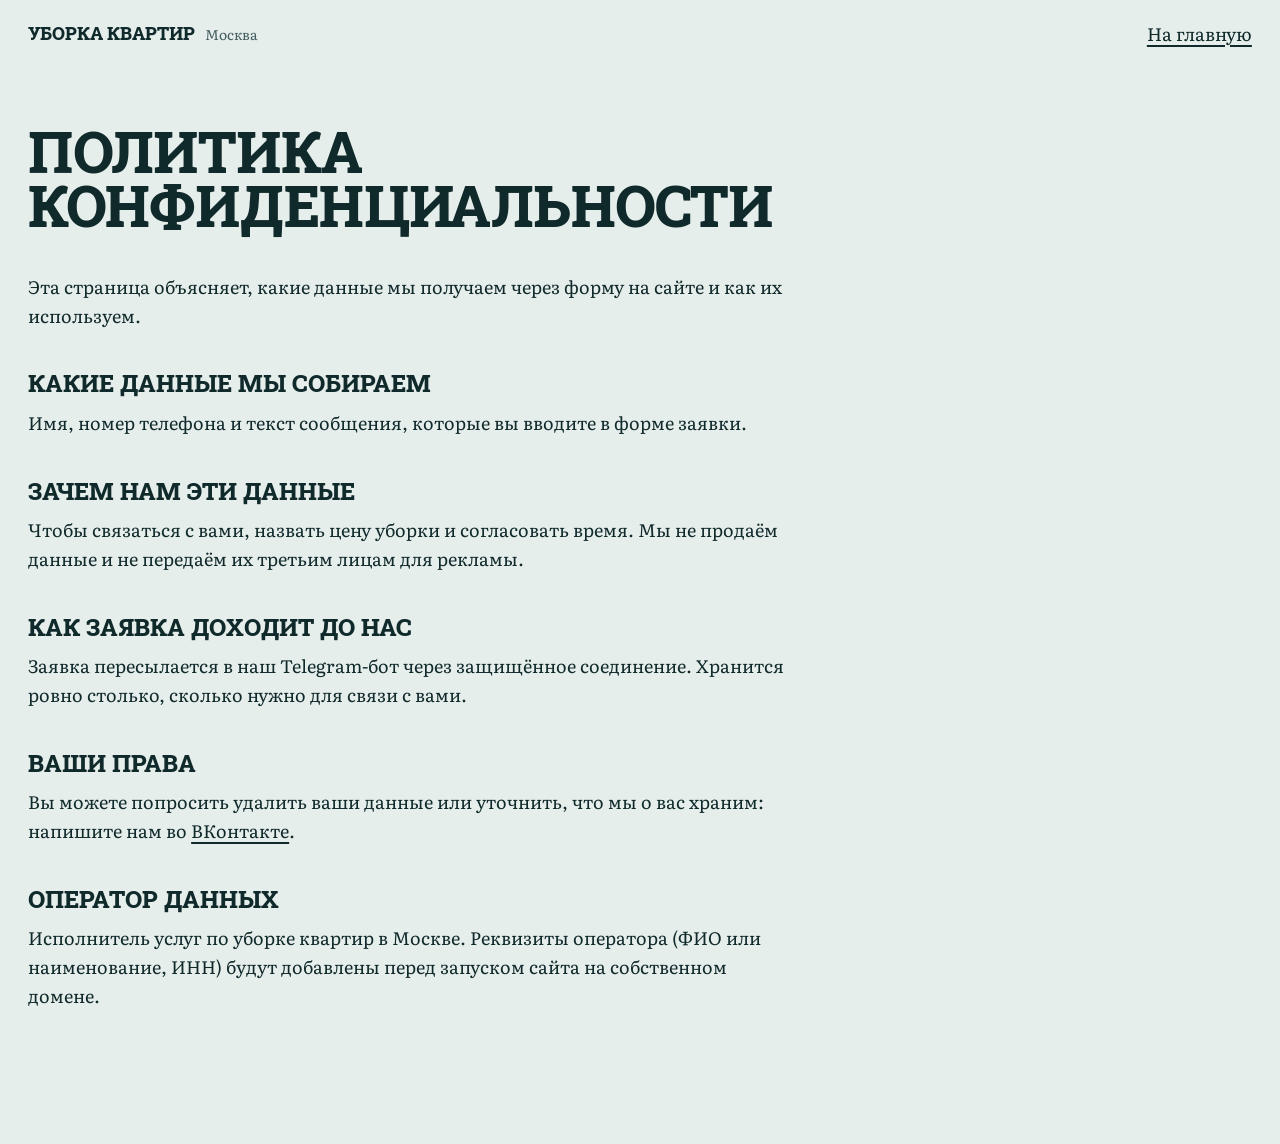
==== privacy.html @ 2ee20dbd "init: landing for uborka kvartir Moskva" ====
<!DOCTYPE html>
<html lang="ru">
<head>
<meta charset="UTF-8">
<meta name="viewport" content="width=device-width, initial-scale=1">
<title>Политика конфиденциальности. Уборка квартир, Москва</title>
<meta name="robots" content="noindex">
<link rel="preconnect" href="https://fonts.googleapis.com">
<link rel="preconnect" href="https://fonts.gstatic.com" crossorigin>
<link href="https://fonts.googleapis.com/css2?family=Roboto+Slab:wght@800&family=Literata:ital,wght@0,400;0,600;1,400&display=swap" rel="stylesheet">
<link rel="stylesheet" href="styles.css">
<style>
  .doc { max-width: 760px; padding-block: 56px 120px; }
  .doc h1 { font-size: var(--s-head); margin-bottom: 40px; }
  .doc h2 { font-family: var(--display); text-transform: uppercase; font-weight: 800; font-size: var(--s-lead); margin: 40px 0 12px; line-height: 1.1; }
  .doc p { margin-bottom: 14px; }
</style>
</head>
<body>
<header class="header"><div class="wrap header__inner">
  <a class="logo" href="index.html"><span class="logo__name">Уборка квартир</span><span class="logo__sfx">Москва</span></a>
  <a class="link" style="margin-left:auto" href="index.html">На главную</a>
</div></header>
<main class="wrap">
  <div class="doc">
    <h1 class="display">Политика конфиденциальности</h1>
    <p>Эта страница объясняет, какие данные мы получаем через форму на сайте и как их используем.</p>
    <h2>Какие данные мы собираем</h2>
    <p>Имя, номер телефона и текст сообщения, которые вы вводите в форме заявки.</p>
    <h2>Зачем нам эти данные</h2>
    <p>Чтобы связаться с вами, назвать цену уборки и согласовать время. Мы не продаём данные и не передаём их третьим лицам для рекламы.</p>
    <h2>Как заявка доходит до нас</h2>
    <p>Заявка пересылается в наш Telegram-бот через защищённое соединение. Хранится ровно столько, сколько нужно для связи с вами.</p>
    <h2>Ваши права</h2>
    <p>Вы можете попросить удалить ваши данные или уточнить, что мы о вас храним: напишите нам во <a class="link" href="https://vk.ru/club237381401">ВКонтакте</a>.</p>
    <h2>Оператор данных</h2>
    <p>Исполнитель услуг по уборке квартир в Москве. Реквизиты оператора (ФИО или наименование, ИНН) будут добавлены перед запуском сайта на собственном домене.</p>
  </div>
</main>
</body>
</html>
---- styles.css ----
/* Уборка квартир, Москва. Страница = акт приёмки: бумага на фоне, чек-лист, квитанция. */
:root {
  --ground: #e6eeeb;
  --field: #cfe0db;
  --paper: #ffffff;
  --ink: #10292b;
  --muted: #445d60;
  --accent: #f5c21a;
  --accent-ink: #10292b;

  --display: 'Roboto Slab', 'Rockwell', Georgia, serif;
  --text: 'Literata', Georgia, 'Times New Roman', serif;

  --s-small: 0.875rem;
  --s-body: clamp(1rem, 0.95rem + 0.22vw, 1.125rem);
  --s-lead: clamp(1.25rem, 1.1rem + 0.6vw, 1.5rem);
  --s-head: clamp(2rem, 1.1rem + 3.1vw, 3.75rem);
  --s-huge: clamp(2.5rem, 8.1vw, 9.5rem);

  --margin: clamp(16px, 2.2vw, 32px);
  --gap-section: clamp(88px, 11vw, 168px);
  --radius: 0;
  --zig: polygon(0 0,100% 0,100% 100%,95.833% calc(100% - 10px),91.667% 100%,87.5% calc(100% - 10px),83.333% 100%,79.167% calc(100% - 10px),75% 100%,70.833% calc(100% - 10px),66.667% 100%,62.5% calc(100% - 10px),58.333% 100%,54.167% calc(100% - 10px),50% 100%,45.833% calc(100% - 10px),41.667% 100%,37.5% calc(100% - 10px),33.333% 100%,29.167% calc(100% - 10px),25% 100%,20.833% calc(100% - 10px),16.667% 100%,12.5% calc(100% - 10px),8.333% 100%,4.167% calc(100% - 10px),0 100%);
  --stripe: url("data:image/svg+xml,%3Csvg xmlns='http://www.w3.org/2000/svg' width='56' height='56'%3E%3Crect width='28' height='56' fill='%23f5c21a'/%3E%3C/svg%3E");
  --ease: cubic-bezier(0.22, 1, 0.36, 1);
}

*, *::before, *::after { box-sizing: border-box; }
html { scroll-behavior: auto; -webkit-text-size-adjust: 100%; }
body {
  margin: 0;
  background: var(--ground);
  color: var(--ink);
  font-family: var(--text);
  font-size: var(--s-body);
  line-height: 1.6;
  font-variant-numeric: tabular-nums;
  -webkit-font-smoothing: antialiased;
  overflow-x: hidden;
}
img { display: block; max-width: 100%; height: auto; }
a { color: inherit; }
button, input, textarea { font: inherit; color: inherit; }
h1, h2, h3, p, ul, ol, dl, dd, figure { margin: 0; }
ul, ol { padding: 0; list-style: none; }
::selection { background: var(--accent); color: var(--ink); }
:focus-visible { outline: 3px solid var(--ink); outline-offset: 3px; }

.skip { position: absolute; left: var(--margin); top: -80px; background: var(--ink); color: var(--paper); padding: 12px 16px; z-index: 100; }
.skip:focus { top: 12px; }

.wrap { padding-inline: var(--margin); max-width: 1680px; margin-inline: auto; }
.display { font-family: var(--display); font-weight: 800; text-transform: uppercase; letter-spacing: -0.01em; line-height: 0.95; }
.head { font-size: var(--s-head); }
.lead { font-size: var(--s-lead); line-height: 1.45; }
.small { font-size: var(--s-small); }
.muted { color: var(--muted); }
.link { text-decoration: underline; text-decoration-thickness: 2px; text-underline-offset: 4px; }
.link:hover { text-decoration-color: var(--accent); }

/* Кнопка: плоская, квадратная, полоса из листа возвращается при наведении */
.btn {
  display: inline-flex; align-items: center; justify-content: center; gap: 10px;
  min-height: 56px; padding: 0 32px;
  background: var(--accent); color: var(--accent-ink);
  font-family: var(--display); font-weight: 800; text-transform: uppercase; letter-spacing: 0.01em;
  font-size: 1rem; line-height: 1;
  border: 0; border-radius: var(--radius); cursor: pointer; text-decoration: none;
  position: relative; overflow: hidden;
  transition: transform 0.25s var(--ease), background-color 0.25s var(--ease), color 0.25s var(--ease);
}
.btn::after {
  content: ''; position: absolute; left: 0; right: 0; bottom: 0; height: 8px;
  background-image: var(--stripe); background-size: 56px 8px;
  background-color: var(--ink);
  transform: translateY(100%); transition: transform 0.25s var(--ease);
}
.btn:hover::after, .btn:focus-visible::after { transform: translateY(0); }
.btn:active { transform: translateY(2px); }
.btn[disabled] { opacity: 0.6; cursor: default; }
.btn--ink { background: var(--ink); color: var(--paper); }
.btn--block { width: 100%; }

.stripe { height: 56px; background-image: var(--stripe); background-repeat: repeat-x; background-size: 56px 56px; background-color: var(--paper); }
.stripe--thin { height: 8px; background-size: 56px 8px; }

/* ===== Шапка ===== */
.header { position: sticky; top: 0; z-index: 50; background: var(--ground); }
.header__inner { display: flex; align-items: center; gap: 24px; min-width: 0; height: 68px; }
.logo { display: flex; align-items: baseline; gap: 10px; text-decoration: none; flex-shrink: 0; }
.logo__name { font-family: var(--display); font-weight: 800; text-transform: uppercase; font-size: 1.125rem; letter-spacing: 0; line-height: 1; }
.logo__sfx { font-size: var(--s-small); color: var(--muted); }
.nav { display: flex; gap: 28px; margin-left: auto; }
.nav a { white-space: nowrap; text-decoration: none; font-size: var(--s-small); font-weight: 600; padding: 8px 0; position: relative; }
.nav a::after { content: ''; position: absolute; left: 0; right: 0; bottom: 2px; height: 4px; background: var(--accent); transform: scaleX(0); transform-origin: left; transition: transform 0.25s var(--ease); }
.nav a:hover::after, .nav a:focus-visible::after { transform: scaleX(1); }
.header .btn { min-height: 44px; padding: 0 20px; font-size: 0.875rem; }
.burger { display: none; min-height: 44px; padding: 0 16px; background: transparent; border: 0; font-family: var(--display); font-weight: 800; text-transform: uppercase; font-size: 0.875rem; cursor: pointer; }
.menu { display: none; }

/* ===== Первый экран: карточка-лист рядом с комнатой ===== */
.hero { display: grid; grid-template-columns: 1fr 1fr; gap: 12px; padding: 0 12px 12px; align-items: start; }
.hero__card { background: var(--paper); display: flex; flex-direction: column; min-height: calc(100svh - 80px); }
.hero__body { flex: 1; display: flex; flex-direction: column; align-items: center; justify-content: center; text-align: center; padding: 56px clamp(24px, 4vw, 72px) 40px; gap: 24px; }

.hero h1 { font-size: var(--s-head); }
.hero__lead { max-width: 36ch; font-size: var(--s-body); }
.hero__links { display: flex; flex-wrap: wrap; justify-content: center; gap: 8px 28px; padding: 0 24px 28px; font-size: var(--s-small); font-weight: 600; }
.hero__links a { padding: 10px 0; }
.hero__room { position: sticky; top: 80px; height: calc(100svh - 92px); background: var(--field); overflow: hidden; }
.hero__room img { position: absolute; inset: 0; width: 100%; height: 100%; object-fit: cover; opacity: 0; transition: opacity 1.6s ease; }
.hero__room img.is-on { opacity: 1; }
.hero__room figcaption { position: absolute; left: 0; bottom: 0; background: var(--paper); padding: 8px 14px; font-size: var(--s-small); max-width: 80%; }

/* ===== Разделы ===== */
.section { padding-block: var(--gap-section); }
.section--field { background: var(--field); }
.grid12 { display: grid; grid-template-columns: repeat(12, minmax(0, 1fr)); column-gap: 24px; }

/* intro */
.intro { padding-block: clamp(72px, 9vw, 140px) clamp(72px, 9vw, 120px); }
.intro__top { align-items: end; row-gap: 24px; }
.intro__top h2 { grid-column: 1 / 8; font-size: var(--s-head); }
.intro__top p { grid-column: 9 / 13; }
.facts { display: flex; justify-content: space-between; gap: 32px 24px; margin-top: clamp(56px, 8vw, 120px); }
.fact { flex: 1 1 0; max-width: 420px; }
.fact__price { font-family: var(--display); font-weight: 800; font-size: var(--s-head); line-height: 1; letter-spacing: -0.01em; }
.fact__price small { font-size: var(--s-lead); font-weight: 800; margin-right: 6px; }
.fact__name { margin-top: 12px; font-family: var(--display); font-weight: 800; text-transform: uppercase; font-size: var(--s-lead); line-height: 1.1; }
.fact__note { margin-top: 8px; color: var(--muted); }

/* как проходит: маршрутный лист */
.how { align-items: start; row-gap: 40px; }
.how__text { grid-column: 1 / 6; position: sticky; top: 108px; }
.how__text h2 { font-size: var(--s-head); margin-bottom: 24px; }
.how__text p { max-width: 30ch; }
.slip { background: var(--paper); padding: 32px 32px 56px; clip-path: var(--zig); }
.how .slip { grid-column: 8 / 13; width: 100%; max-width: 520px; justify-self: end; }
.slip__title { text-align: center; font-family: var(--display); font-weight: 800; text-transform: uppercase; font-size: var(--s-lead); margin-bottom: 8px; }
.slip__group { margin-top: 28px; font-weight: 600; }
.row { display: flex; align-items: baseline; gap: 10px; margin-top: 12px; }
.row__dots { flex: 1; min-width: 16px; border-bottom: 4px dotted var(--muted); opacity: 0.45; transform: translateY(-4px); }
.row__val { white-space: nowrap; font-weight: 600; text-align: right; }
.row__what { max-width: 62%; }
.slip__result { display: flex; justify-content: space-between; align-items: center; gap: 16px; margin: 28px -32px 0; padding: 14px 32px; background: var(--ink); color: var(--paper); min-height: 52px; font-weight: 600; }

/* расчёт: квитанция */
.calc { align-items: start; row-gap: 40px; }
.calc__form { grid-column: 1 / 8; }
.calc__form h2 { font-size: var(--s-head); margin-bottom: 20px; }
.calc__form > p { max-width: 46ch; margin-bottom: 32px; }
fieldset { border: 0; margin: 0 0 28px; padding: 0; min-width: 0; }
legend { padding: 0; margin-bottom: 12px; font-family: var(--display); font-weight: 800; text-transform: uppercase; font-size: var(--s-small); letter-spacing: 0.02em; }
.opts { display: grid; gap: 8px; }
.opts--kinds { grid-template-columns: repeat(3, minmax(0, 1fr)); }
.opts--rooms { grid-template-columns: repeat(4, minmax(0, 1fr)); }
.opt { position: relative; }
.opt input { position: absolute; opacity: 0; inset: 0; width: 100%; height: 100%; margin: 0; cursor: pointer; }
.opt label { display: flex; flex-direction: column; justify-content: center; gap: 2px; min-height: 64px; padding: 12px 16px; background: var(--paper); cursor: pointer; transition: background-color 0.2s var(--ease), transform 0.2s var(--ease); }
.opt label span { font-size: var(--s-small); color: var(--muted); }
.opt label b { font-weight: 600; }
.opt input:checked + label { background: var(--ink); color: var(--paper); }
.opt input:checked + label span { color: #c9d9d6; }
.opt input:focus-visible + label { outline: 3px solid var(--accent); outline-offset: 3px; }
.opt:hover label { transform: translateY(-2px); }
.opts--extras { grid-template-columns: repeat(2, minmax(0, 1fr)); }
.opts--extras label { flex-direction: row; justify-content: space-between; align-items: center; gap: 12px; min-height: 56px; }
.opts--extras input:checked + label { background: var(--accent); color: var(--accent-ink); }
.opts--extras input:checked + label span { color: var(--ink); }
.opts--extras input:disabled + label { background: var(--field); color: var(--muted); cursor: default; }
.opts--extras input:disabled:checked + label { background: var(--accent); color: var(--accent-ink); opacity: 0.7; }
.calc__note { margin-top: 4px; max-width: 60ch; }
caption { max-width: 60ch; }
.calc .slip { grid-column: 9 / 13; position: sticky; top: 100px; }
.slip__rows { margin-top: 20px; min-height: 120px; }
.slip__bar { height: 4px; background: var(--ink); margin: 24px 0 16px; }
.slip__total { display: flex; justify-content: space-between; align-items: baseline; gap: 12px; }
.slip__total span { font-weight: 600; }
.slip__total output { font-family: var(--display); font-weight: 800; font-size: 2.75rem; line-height: 1; letter-spacing: -0.01em; }
.slip .btn { margin-top: 28px; }
.slip__fine { margin-top: 14px; color: var(--muted); font-size: var(--s-small); line-height: 1.45; }

/* что входит: акт */
.act__head { display: grid; grid-template-columns: repeat(12, minmax(0, 1fr)); column-gap: 24px; row-gap: 20px; margin-bottom: clamp(40px, 5vw, 72px); align-items: end; }
.act__head h2 { grid-column: 1 / 8; font-size: var(--s-head); }
.act__head p { grid-column: 9 / 13; }
.sheet { background: var(--paper); padding: clamp(16px, 3vw, 48px); overflow-x: auto; }
table { width: 100%; border-collapse: collapse; min-width: 640px; }
th, td { text-align: left; padding: 12px 8px; vertical-align: top; }
thead th { font-family: var(--display); font-weight: 800; text-transform: uppercase; font-size: var(--s-small); letter-spacing: 0.02em; padding-bottom: 20px; }
thead th:not(:first-child), td:not(:first-child) { text-align: center; width: 18%; }
tbody th.zone { background: var(--field); font-family: var(--display); font-weight: 800; text-transform: uppercase; font-size: var(--s-small); padding: 10px 12px; }
tbody tr:not(.zonerow) th[scope="row"] { font-weight: 400; }

.tick { display: inline-block; width: 22px; height: 22px; background: var(--accent); position: relative; vertical-align: middle; }
.tick::after { content: ''; position: absolute; left: 7px; top: 3px; width: 6px; height: 12px; border: solid var(--ink); border-width: 0 3px 3px 0; transform: rotate(40deg); }
.no { color: var(--muted); }

/* отзывы: печатная карточка */
.proof { background: var(--field); overflow: hidden; padding-block: clamp(72px, 9vw, 128px) 0; }
.proof__card { background: var(--paper); width: min(56%, 760px); margin: 0 auto -56px; padding: clamp(28px, 4vw, 56px); text-align: center; transform: rotate(-1.4deg); }
.proof__card h2 { font-family: var(--display); font-weight: 800; text-transform: uppercase; font-size: var(--s-lead); margin-bottom: 20px; }
.proof__card p { max-width: 44ch; margin-inline: auto; color: var(--muted); }
.proof__names { margin: 28px 0; font-size: var(--s-lead); line-height: 1.7; }
.proof__names a { white-space: nowrap; }
.proof__sep { margin-inline: 0.5em; color: var(--muted); }

/* вопросы рядом с высокой фотографией */
.faq { display: grid; grid-template-columns: repeat(12, minmax(0, 1fr)); column-gap: 24px; padding-block: 0; background: var(--ground); }
.faq__text { grid-column: 1 / 6; padding: var(--gap-section) 0 var(--gap-section) var(--margin); }
@media (max-width: 900px) { .faq__text { padding-right: var(--margin); } }
.faq__text h2 { font-size: var(--s-head); margin-bottom: 28px; }
.faq__facts { display: grid; gap: 6px; margin-bottom: 40px; }
.faq__facts b { font-weight: 600; }
details { margin-bottom: 28px; }
summary { list-style: none; cursor: pointer; display: flex; justify-content: space-between; align-items: center; gap: 16px; min-height: 44px; font-size: var(--s-lead); line-height: 1.25; font-weight: 600; }
summary::-webkit-details-marker { display: none; }
summary::after { content: ''; flex: none; width: 10px; height: 10px; border: solid var(--ink); border-width: 0 3px 3px 0; transform: rotate(45deg) translateY(-3px); transition: transform 0.25s var(--ease); }
details[open] summary::after { transform: rotate(-135deg) translateY(-3px); }
details p { margin-top: 10px; color: var(--muted); max-width: 52ch; }
.faq__actions { display: flex; flex-wrap: wrap; gap: 16px 28px; align-items: center; margin-top: 12px; }
.faq__photos { grid-column: 7 / 13; position: relative; padding-bottom: 80px; }
.faq__tall { aspect-ratio: 3 / 4; width: 100%; max-height: 900px; object-fit: cover; }
.faq__sq { position: absolute; left: -40px; bottom: 40px; width: 33%; aspect-ratio: 1; object-fit: cover; border: 12px solid var(--ground); }

/* контакты: визитная карточка на фотографии */
.contact { position: relative; min-height: 100svh; background: var(--ink); }
.contact > img { position: absolute; inset: 0; width: 100%; height: 100%; object-fit: cover; }
.contact__card { position: sticky; top: 90px; margin: 0 0 0 auto; width: min(420px, calc(100% - 32px)); background: var(--paper); padding: 32px; z-index: 2; }
.contact__wrap { position: relative; min-height: 100svh; padding-block: 60px 90px; display: flex; flex-direction: column; }
.contact__card h2 { font-family: var(--display); font-weight: 800; text-transform: uppercase; font-size: var(--s-lead); margin-bottom: 20px; }
.field { display: grid; gap: 6px; margin-bottom: 16px; }
.field label { font-size: var(--s-small); font-weight: 600; }
.field input, .field textarea { width: 100%; padding: 12px 14px; min-height: 52px; background: var(--ground); border: 0; border-radius: 0; }
.field textarea { min-height: 110px; resize: vertical; }
.field input:focus, .field textarea:focus { outline: 3px solid var(--accent); outline-offset: 0; }
.hp { position: absolute; left: -9999px; width: 2px; height: 2px; opacity: 0; }
.form__note { margin-top: 12px; font-size: var(--s-small); color: var(--muted); }
.contact__links { margin-top: 24px; display: grid; gap: 4px; font-size: var(--s-small); }
.contact__links li { display: flex; justify-content: space-between; gap: 12px; }
.contact__links span { color: var(--muted); }

/* подвал: оборот листа */
.footer { background: var(--paper); }
.footer__name { font-family: var(--display); font-weight: 800; text-transform: uppercase; font-size: var(--s-huge); line-height: 0.9; letter-spacing: -0.02em; padding: clamp(32px, 5vw, 64px) var(--margin) 0; white-space: nowrap; overflow: hidden; }
.footer__cols { display: grid; grid-template-columns: repeat(4, minmax(0, 1fr)); gap: 32px 24px; padding: clamp(28px, 4vw, 56px) var(--margin) 24px; }
.footer__cols li { padding: 4px 0; }
.footer__cols li:first-child { font-family: var(--display); font-weight: 800; text-transform: uppercase; font-size: var(--s-small); margin-bottom: 8px; color: var(--muted); }
.footer__cols a { text-decoration: none; }
.footer__cols a:hover { text-decoration: underline; text-decoration-color: var(--accent); text-decoration-thickness: 3px; }
.footer__credits { padding: 8px var(--margin) 32px; font-size: var(--s-small); color: var(--muted); max-width: 62ch; }
.footer__credits a { color: inherit; }

/* привычка: появление частей раздела; без скрипта всё видно */
.js .rise { opacity: 0; transform: translateY(24px); transition: opacity 0.7s var(--ease), transform 0.7s var(--ease); transition-delay: calc(var(--i, 0) * 80ms); }
.js .rise.is-in { opacity: 1; transform: none; }
.js .proof__card.rise { transform: translateY(40px) rotate(-1.4deg); }
.js .proof__card.rise.is-in { transform: rotate(-1.4deg); }

/* ===== Брейкпоинты ===== */
@media (max-width: 1180px) { .nav { gap: 18px; } }
@media (max-width: 1100px) {
  .nav, .header .btn { display: none; }
  .burger { display: inline-flex; align-items: center; margin-left: auto; }
  .menu { display: none; position: absolute; left: 0; right: 0; top: 68px; background: var(--ground); padding: 8px var(--margin) 20px; }
  .menu.is-open { display: grid; }
  .menu a { text-decoration: none; padding: 14px 0; font-size: var(--s-lead); font-weight: 600; }
  .menu .btn { display: inline-flex; margin-top: 12px; font-size: 1rem; }
}
@media (max-width: 900px) {
  .hero { grid-template-columns: 1fr; padding-inline: 12px; }
  .hero__room { order: -1; position: relative; top: 0; height: 48svh; min-height: 300px; }
  .hero__card { min-height: 0; margin-top: -24px; position: relative; z-index: 2; }
  .stripe { height: 40px; }
  .hero__body { padding: 40px 20px 28px; }
  .intro__top h2, .intro__top p { grid-column: 1 / -1; }
  .facts { flex-direction: column; }
  .how__text, .how .slip, .calc__form, .calc .slip, .act__head h2, .act__head p, .faq__text, .faq__photos { grid-column: 1 / -1; }
  .how__text, .calc .slip { position: static; }
  .calc .slip { width: 100%; max-width: 560px; justify-self: start; }
  .how .slip { width: 100%; max-width: 560px; justify-self: start; }
  .proof__card { width: 92%; padding: 28px; }
  .faq { padding: 0; }
  .faq__photos { order: -1; padding-bottom: 0; }
  .faq__tall { aspect-ratio: 4 / 5; }
  .faq__sq { width: 38%; left: auto; right: var(--margin); bottom: -32px; }
  .faq__text { padding-top: 72px; padding-bottom: 88px; }
  .contact__card { position: static; margin-inline: auto; }
  .contact { min-height: 0; background: var(--ground); }
  .contact > img { height: 60svh; }
  .contact__wrap { min-height: 0; padding-block: calc(60svh - 80px) 40px; }
  .opts--kinds { grid-template-columns: 1fr; }
  .opts--rooms { grid-template-columns: repeat(2, minmax(0, 1fr)); }
  .opts--extras { grid-template-columns: 1fr; }
  .footer__cols { grid-template-columns: 1fr 1fr; }
}
@media (max-width: 560px) {
  .logo__sfx { display: none; }
  .row__what { max-width: 58%; }
  .slip { padding-inline: 20px; }
  .slip__result { margin-inline: -20px; padding-inline: 20px; }
  .slip__total output { font-size: 2.25rem; }
  .contact__card { padding: 24px; }
}
@media (max-width: 380px) { .burger { padding: 0 8px; } }

@media (prefers-reduced-motion: reduce) {
  .js .rise { opacity: 1; transform: none; transition: none; }
  .js .proof__card.rise { transform: rotate(-1.4deg); }
  .hero__room img { transition: none; }
  .btn, .btn::after, .opt label, .nav a::after { transition: none; }
}

@media (max-width: 560px) {
  .sheet { padding: 12px; overflow-x: visible; }
  table { min-width: 0; }
  th, td { padding: 10px 4px; }
  thead th:not(:first-child) { writing-mode: vertical-rl; transform: rotate(180deg); text-align: left; height: 176px; width: 20%; padding: 4px 0; vertical-align: bottom; }
  thead th:first-child { vertical-align: bottom; }
  thead th:not(:first-child), td:not(:first-child) { width: 20%; }
  .no { font-size: var(--s-small); }
}
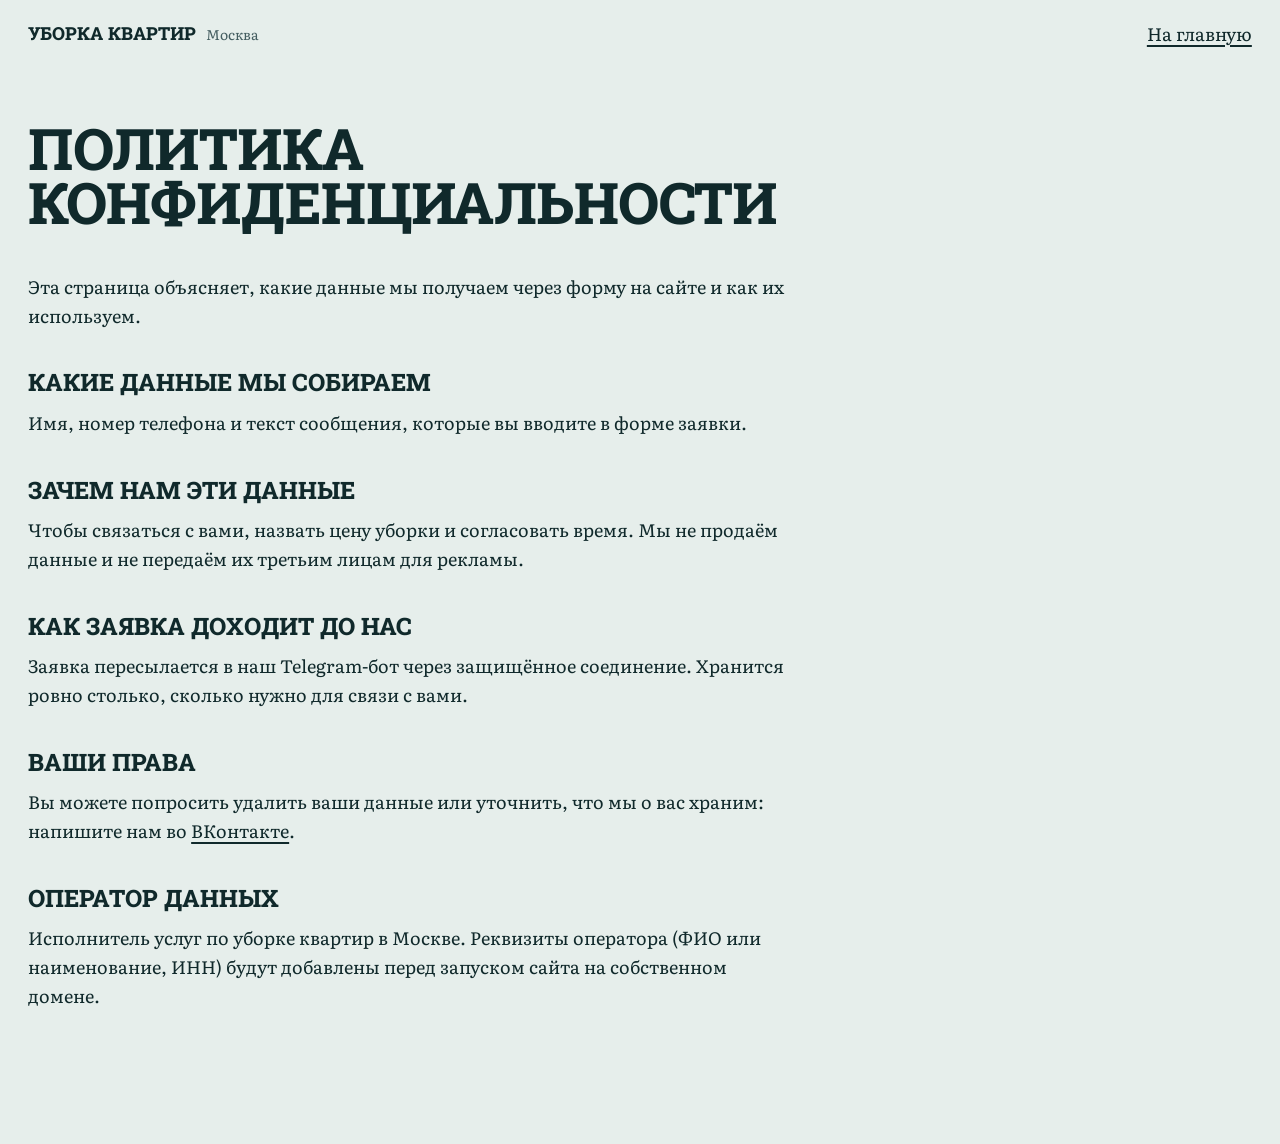
==== commit 0231309a: "perf: шрифты на своём хостинге, без Google Fonts" ====
--- a/privacy.html
+++ b/privacy.html
@@ -5,9 +5,6 @@
 <meta name="viewport" content="width=device-width, initial-scale=1">
 <title>Политика конфиденциальности. Уборка квартир, Москва</title>
 <meta name="robots" content="noindex">
-<link rel="preconnect" href="https://fonts.googleapis.com">
-<link rel="preconnect" href="https://fonts.gstatic.com" crossorigin>
-<link href="https://fonts.googleapis.com/css2?family=Roboto+Slab:wght@800&family=Literata:ital,wght@0,400;0,600;1,400&display=swap" rel="stylesheet">
 <link rel="stylesheet" href="styles.css">
 <style>
   .doc { max-width: 760px; padding-block: 56px 120px; }
--- a/styles.css
+++ b/styles.css
@@ -1,3 +1,9 @@
+@font-face{font-family:'Literata';font-style:normal;font-weight:400;font-display:swap;src:url(fonts/Literata-400-cyrillic.woff2) format('woff2');unicode-range:U+0301, U+0400-045F, U+0490-0491, U+04B0-04B1, U+2116}
+@font-face{font-family:'Literata';font-style:normal;font-weight:400;font-display:swap;src:url(fonts/Literata-400-latin.woff2) format('woff2');unicode-range:U+0000-00FF, U+0131, U+0152-0153, U+02BB-02BC, U+02C6, U+02DA, U+02DC, U+0304, U+0308, U+0329, U+2000-206F, U+20AC, U+2122, U+2191, U+2193, U+2212, U+2215, U+FEFF, U+FFFD}
+@font-face{font-family:'Literata';font-style:normal;font-weight:600;font-display:swap;src:url(fonts/Literata-600-cyrillic.woff2) format('woff2');unicode-range:U+0301, U+0400-045F, U+0490-0491, U+04B0-04B1, U+2116}
+@font-face{font-family:'Literata';font-style:normal;font-weight:600;font-display:swap;src:url(fonts/Literata-600-latin.woff2) format('woff2');unicode-range:U+0000-00FF, U+0131, U+0152-0153, U+02BB-02BC, U+02C6, U+02DA, U+02DC, U+0304, U+0308, U+0329, U+2000-206F, U+20AC, U+2122, U+2191, U+2193, U+2212, U+2215, U+FEFF, U+FFFD}
+@font-face{font-family:'Roboto Slab';font-style:normal;font-weight:800;font-display:swap;src:url(fonts/RobotoSlab-800-cyrillic.woff2) format('woff2');unicode-range:U+0301, U+0400-045F, U+0490-0491, U+04B0-04B1, U+2116}
+@font-face{font-family:'Roboto Slab';font-style:normal;font-weight:800;font-display:swap;src:url(fonts/RobotoSlab-800-latin.woff2) format('woff2');unicode-range:U+0000-00FF, U+0131, U+0152-0153, U+02BB-02BC, U+02C6, U+02DA, U+02DC, U+0304, U+0308, U+0329, U+2000-206F, U+20AC, U+2122, U+2191, U+2193, U+2212, U+2215, U+FEFF, U+FFFD}
 /* Уборка квартир, Москва. Страница = акт приёмки: бумага на фоне, чек-лист, квитанция. */
 :root {
   --ground: #e6eeeb;
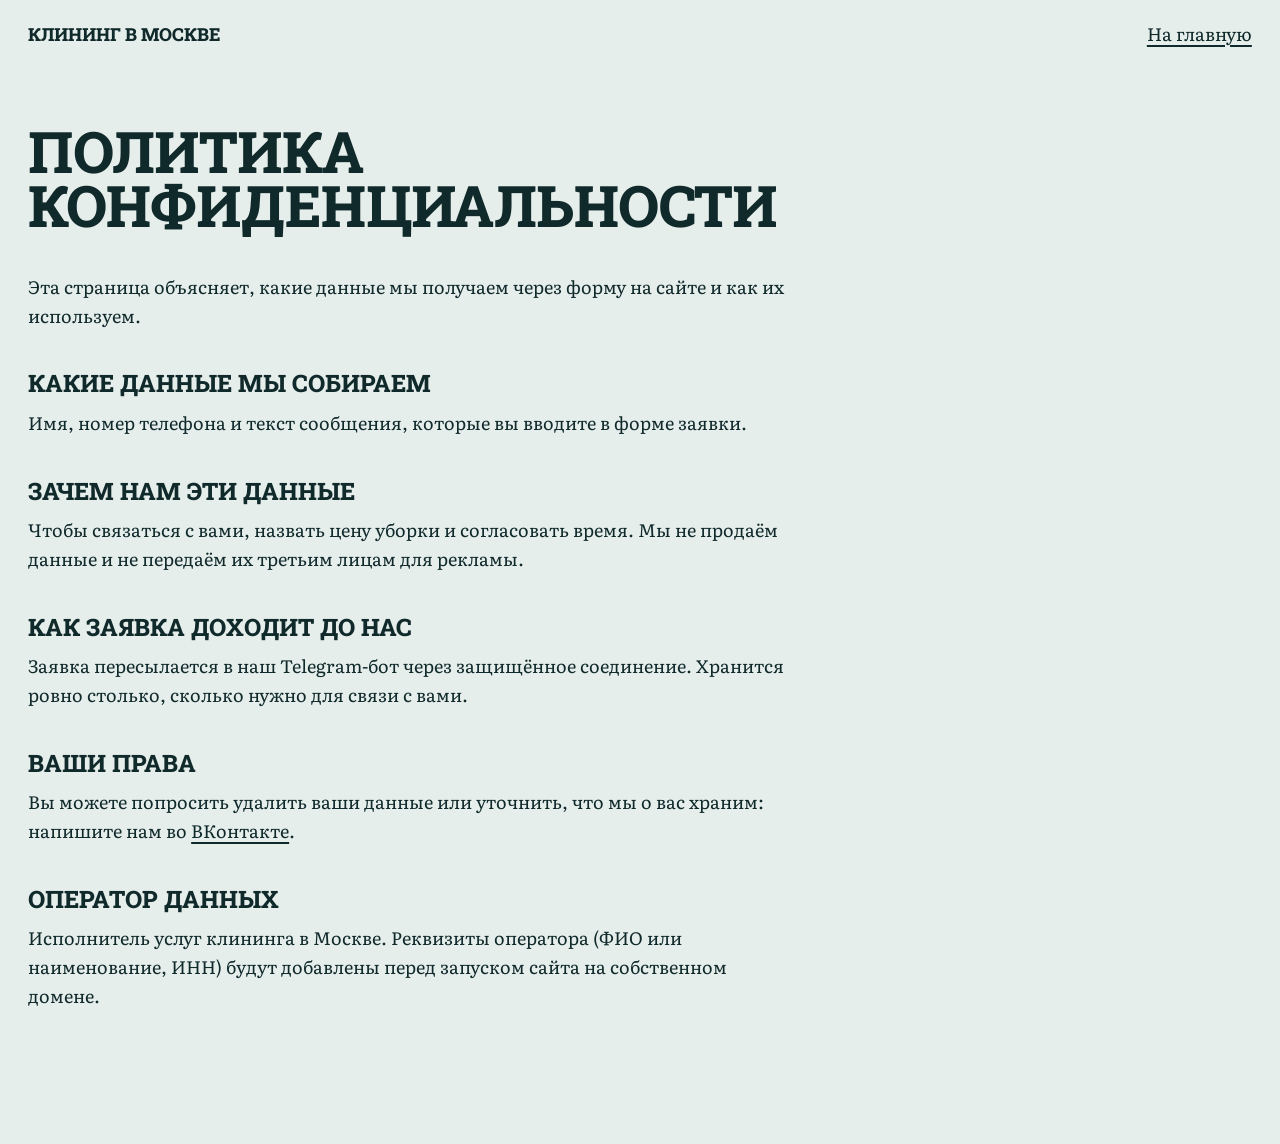
==== commit aa476995: "правки клиента: название, прайс по площади, допуслуги, реальные фото" ====
--- a/privacy.html
+++ b/privacy.html
@@ -3,7 +3,7 @@
 <head>
 <meta charset="UTF-8">
 <meta name="viewport" content="width=device-width, initial-scale=1">
-<title>Политика конфиденциальности. Уборка квартир, Москва</title>
+<title>Политика конфиденциальности. Клининг в Москве</title>
 <meta name="robots" content="noindex">
 <link rel="stylesheet" href="styles.css">
 <style>
@@ -15,7 +15,7 @@
 </head>
 <body>
 <header class="header"><div class="wrap header__inner">
-  <a class="logo" href="index.html"><span class="logo__name">Уборка квартир</span><span class="logo__sfx">Москва</span></a>
+  <a class="logo" href="index.html"><span class="logo__name">Клининг в Москве</span></a>
   <a class="link" style="margin-left:auto" href="index.html">На главную</a>
 </div></header>
 <main class="wrap">
@@ -31,7 +31,7 @@
     <h2>Ваши права</h2>
     <p>Вы можете попросить удалить ваши данные или уточнить, что мы о вас храним: напишите нам во <a class="link" href="https://vk.ru/club237381401">ВКонтакте</a>.</p>
     <h2>Оператор данных</h2>
-    <p>Исполнитель услуг по уборке квартир в Москве. Реквизиты оператора (ФИО или наименование, ИНН) будут добавлены перед запуском сайта на собственном домене.</p>
+    <p>Исполнитель услуг клининга в Москве. Реквизиты оператора (ФИО или наименование, ИНН) будут добавлены перед запуском сайта на собственном домене.</p>
   </div>
 </main>
 </body>
--- a/styles.css
+++ b/styles.css
@@ -21,7 +21,7 @@
   --s-body: clamp(1rem, 0.95rem + 0.22vw, 1.125rem);
   --s-lead: clamp(1.25rem, 1.1rem + 0.6vw, 1.5rem);
   --s-head: clamp(2rem, 1.1rem + 3.1vw, 3.75rem);
-  --s-huge: clamp(2.5rem, 8.1vw, 9.5rem);
+  --s-huge: clamp(2.25rem, 7vw, 9rem);
 
   --margin: clamp(16px, 2.2vw, 32px);
   --gap-section: clamp(88px, 11vw, 168px);
@@ -106,17 +106,17 @@
 
 /* ===== Первый экран: карточка-лист рядом с комнатой ===== */
 .hero { display: grid; grid-template-columns: 1fr 1fr; gap: 12px; padding: 0 12px 12px; align-items: start; }
-.hero__card { background: var(--paper); display: flex; flex-direction: column; min-height: calc(100svh - 80px); }
+.hero__card { background: var(--paper); display: flex; flex-direction: column; min-height: calc(100vh - 80px); min-height: calc(100svh - 80px); }
 .hero__body { flex: 1; display: flex; flex-direction: column; align-items: center; justify-content: center; text-align: center; padding: 56px clamp(24px, 4vw, 72px) 40px; gap: 24px; }
 
 .hero h1 { font-size: var(--s-head); }
 .hero__lead { max-width: 36ch; font-size: var(--s-body); }
 .hero__links { display: flex; flex-wrap: wrap; justify-content: center; gap: 8px 28px; padding: 0 24px 28px; font-size: var(--s-small); font-weight: 600; }
 .hero__links a { padding: 10px 0; }
-.hero__room { position: sticky; top: 80px; height: calc(100svh - 92px); background: var(--field); overflow: hidden; }
-.hero__room img { position: absolute; inset: 0; width: 100%; height: 100%; object-fit: cover; opacity: 0; transition: opacity 1.6s ease; }
+.hero__room { position: sticky; top: 80px; height: calc(100vh - 92px); height: calc(100svh - 92px); min-height: 360px; background: var(--field); overflow: hidden; margin: 0; }
+.hero__room img { position: absolute; top: 0; right: 0; bottom: 0; left: 0; width: 100%; height: 100%; object-fit: contain; opacity: 0; transition: opacity 1.6s ease; }
 .hero__room img.is-on { opacity: 1; }
-.hero__room figcaption { position: absolute; left: 0; bottom: 0; background: var(--paper); padding: 8px 14px; font-size: var(--s-small); max-width: 80%; }
+.hero__fine { max-width: 36ch; }
 
 /* ===== Разделы ===== */
 .section { padding-block: var(--gap-section); }
@@ -141,7 +141,7 @@
 .how__text h2 { font-size: var(--s-head); margin-bottom: 24px; }
 .how__text p { max-width: 30ch; }
 .slip { background: var(--paper); padding: 32px 32px 56px; clip-path: var(--zig); }
-.how .slip { grid-column: 8 / 13; width: 100%; max-width: 520px; justify-self: end; }
+.how .slip { grid-column: 7 / 13; width: 100%; max-width: 560px; justify-self: end; }
 .slip__title { text-align: center; font-family: var(--display); font-weight: 800; text-transform: uppercase; font-size: var(--s-lead); margin-bottom: 8px; }
 .slip__group { margin-top: 28px; font-weight: 600; }
 .row { display: flex; align-items: baseline; gap: 10px; margin-top: 12px; }
@@ -161,7 +161,7 @@
 .opts--kinds { grid-template-columns: repeat(3, minmax(0, 1fr)); }
 .opts--rooms { grid-template-columns: repeat(4, minmax(0, 1fr)); }
 .opt { position: relative; }
-.opt input { position: absolute; opacity: 0; inset: 0; width: 100%; height: 100%; margin: 0; cursor: pointer; }
+.opt input[type="radio"], .opt input[type="checkbox"] { position: absolute; opacity: 0; top: 0; left: 0; width: 100%; height: 100%; margin: 0; cursor: pointer; }
 .opt label { display: flex; flex-direction: column; justify-content: center; gap: 2px; min-height: 64px; padding: 12px 16px; background: var(--paper); cursor: pointer; transition: background-color 0.2s var(--ease), transform 0.2s var(--ease); }
 .opt label span { font-size: var(--s-small); color: var(--muted); }
 .opt label b { font-weight: 600; }
@@ -226,15 +226,14 @@
 details p { margin-top: 10px; color: var(--muted); max-width: 52ch; }
 .faq__actions { display: flex; flex-wrap: wrap; gap: 16px 28px; align-items: center; margin-top: 12px; }
 .faq__photos { grid-column: 7 / 13; position: relative; padding-bottom: 80px; }
-.faq__tall { aspect-ratio: 3 / 4; width: 100%; max-height: 900px; object-fit: cover; }
-.faq__sq { position: absolute; left: -40px; bottom: 40px; width: 33%; aspect-ratio: 1; object-fit: cover; border: 12px solid var(--ground); }
-
-/* контакты: визитная карточка на фотографии */
-.contact { position: relative; min-height: 100svh; background: var(--ink); }
-.contact > img { position: absolute; inset: 0; width: 100%; height: 100%; object-fit: cover; }
-.contact__card { position: sticky; top: 90px; margin: 0 0 0 auto; width: min(420px, calc(100% - 32px)); background: var(--paper); padding: 32px; z-index: 2; }
-.contact__wrap { position: relative; min-height: 100svh; padding-block: 60px 90px; display: flex; flex-direction: column; }
-.contact__card h2 { font-family: var(--display); font-weight: 800; text-transform: uppercase; font-size: var(--s-lead); margin-bottom: 20px; }
+.faq__tall { width: 100%; height: auto; display: block; }
+
+/* контакты */
+.contact__grid { align-items: start; row-gap: 40px; }
+.contact__text { grid-column: 1 / 7; }
+.contact__text h2 { font-size: var(--s-head); margin-bottom: 20px; }
+.contact__text > p { max-width: 46ch; margin-bottom: 32px; }
+.contact__card { grid-column: 8 / 13; background: var(--paper); padding: 32px; }
 .field { display: grid; gap: 6px; margin-bottom: 16px; }
 .field label { font-size: var(--s-small); font-weight: 600; }
 .field input, .field textarea { width: 100%; padding: 12px 14px; min-height: 52px; background: var(--ground); border: 0; border-radius: 0; }
@@ -242,7 +241,7 @@
 .field input:focus, .field textarea:focus { outline: 3px solid var(--accent); outline-offset: 0; }
 .hp { position: absolute; left: -9999px; width: 2px; height: 2px; opacity: 0; }
 .form__note { margin-top: 12px; font-size: var(--s-small); color: var(--muted); }
-.contact__links { margin-top: 24px; display: grid; gap: 4px; font-size: var(--s-small); }
+.contact__links { display: grid; gap: 8px; max-width: 420px; }
 .contact__links li { display: flex; justify-content: space-between; gap: 12px; }
 .contact__links span { color: var(--muted); }
 
@@ -257,11 +256,15 @@
 .footer__credits { padding: 8px var(--margin) 32px; font-size: var(--s-small); color: var(--muted); max-width: 62ch; }
 .footer__credits a { color: inherit; }
 
-/* привычка: появление частей раздела; без скрипта всё видно */
-.js .rise { opacity: 0; transform: translateY(24px); transition: opacity 0.7s var(--ease), transform 0.7s var(--ease); transition-delay: calc(var(--i, 0) * 80ms); }
-.js .rise.is-in { opacity: 1; transform: none; }
-.js .proof__card.rise { transform: translateY(40px) rotate(-1.4deg); }
-.js .proof__card.rise.is-in { transform: rotate(-1.4deg); }
+/* появление частей раздела: контент виден всегда, движение только как надбавка */
+@keyframes rise-in { from { opacity: 0; transform: translateY(24px); } to { opacity: 1; transform: none; } }
+@keyframes rise-tilt { from { opacity: 0; transform: translateY(40px) rotate(-1.4deg); } to { opacity: 1; transform: rotate(-1.4deg); } }
+@supports (animation-timeline: view()) {
+  @media (prefers-reduced-motion: no-preference) {
+    .rise { animation: rise-in linear both; animation-timeline: view(); animation-range: entry 0% entry 40%; }
+    .proof__card.rise { animation-name: rise-tilt; }
+  }
+}
 
 /* ===== Брейкпоинты ===== */
 @media (max-width: 1180px) { .nav { gap: 18px; } }
@@ -275,7 +278,7 @@
 }
 @media (max-width: 900px) {
   .hero { grid-template-columns: 1fr; padding-inline: 12px; }
-  .hero__room { order: -1; position: relative; top: 0; height: 48svh; min-height: 300px; }
+  .hero__room { order: -1; position: relative; top: 0; height: 52vw; height: 52svh; min-height: 300px; max-height: 520px; }
   .hero__card { min-height: 0; margin-top: -24px; position: relative; z-index: 2; }
   .stripe { height: 40px; }
   .hero__body { padding: 40px 20px 28px; }
@@ -288,13 +291,8 @@
   .proof__card { width: 92%; padding: 28px; }
   .faq { padding: 0; }
   .faq__photos { order: -1; padding-bottom: 0; }
-  .faq__tall { aspect-ratio: 4 / 5; }
-  .faq__sq { width: 38%; left: auto; right: var(--margin); bottom: -32px; }
   .faq__text { padding-top: 72px; padding-bottom: 88px; }
-  .contact__card { position: static; margin-inline: auto; }
-  .contact { min-height: 0; background: var(--ground); }
-  .contact > img { height: 60svh; }
-  .contact__wrap { min-height: 0; padding-block: calc(60svh - 80px) 40px; }
+  .contact__text, .contact__card { grid-column: 1 / -1; }
   .opts--kinds { grid-template-columns: 1fr; }
   .opts--rooms { grid-template-columns: repeat(2, minmax(0, 1fr)); }
   .opts--extras { grid-template-columns: 1fr; }
@@ -311,8 +309,6 @@
 @media (max-width: 380px) { .burger { padding: 0 8px; } }
 
 @media (prefers-reduced-motion: reduce) {
-  .js .rise { opacity: 1; transform: none; transition: none; }
-  .js .proof__card.rise { transform: rotate(-1.4deg); }
   .hero__room img { transition: none; }
   .btn, .btn::after, .opt label, .nav a::after { transition: none; }
 }
@@ -326,3 +322,46 @@
   thead th:not(:first-child), td:not(:first-child) { width: 20%; }
   .no { font-size: var(--s-small); }
 }
+
+/* цены: три листа */
+.kinds { display: grid; grid-template-columns: repeat(3, minmax(0, 1fr)); gap: 24px; margin-top: clamp(40px, 5vw, 72px); align-items: stretch; }
+.kind { padding-bottom: 48px; background: var(--paper); }
+.kind .slip__title { text-align: left; margin-bottom: 4px; }
+.kind__from { font-family: var(--display); font-weight: 800; font-size: var(--s-head); line-height: 1; letter-spacing: -0.01em; margin: 8px 0 12px; }
+.kind__for { color: var(--muted); margin-bottom: 8px; min-height: 3.2em; }
+.kind .row__what { max-width: 58%; }
+.kind .slip__group { margin-top: 24px; }
+.inc { margin-top: 12px; display: grid; gap: 8px; }
+.inc li { position: relative; padding-left: 28px; }
+.inc li::before { content: ''; position: absolute; left: 0; top: 0.45em; width: 14px; height: 14px; background: var(--accent); }
+.kinds__note { margin-top: 32px; max-width: 72ch; }
+.extras-slip { padding-bottom: 48px; }
+.extras-slip .row__what { max-width: 60%; }
+
+/* калькулятор: количество */
+.opt--qty { display: grid; grid-template-columns: 1fr 76px; gap: 8px; }
+.qty { position: relative; z-index: 1; width: 100%; min-height: 64px; padding: 0 10px; background: var(--paper); border: 0; text-align: center; font-size: var(--s-body); }
+.qty:disabled { background: var(--field); color: var(--muted); }
+.opt--qty input[type="checkbox"] { width: calc(100% - 84px); }
+
+/* галерея */
+.gallery { display: grid; grid-template-columns: repeat(12, minmax(0, 1fr)); gap: 24px; margin-top: clamp(40px, 5vw, 72px); }
+.g { margin: 0; }
+.g img { width: 100%; height: auto; display: block; background: var(--field); }
+.g figcaption { padding-top: 10px; }
+.g--4 { grid-column: span 4; }
+.g--6 { grid-column: span 6; }
+
+@media (max-width: 900px) {
+  .kinds { grid-template-columns: 1fr; }
+  .kind__for { min-height: 0; }
+  .g--4, .g--6 { grid-column: span 6; }
+}
+@media (max-width: 560px) {
+  .g--4, .g--6 { grid-column: 1 / -1; }
+  .gallery { gap: 20px; }
+}
+
+.h1__main { display: block; }
+.h1__sub { display: block; margin-top: 16px; font-family: var(--text); font-weight: 600; text-transform: none; letter-spacing: 0; line-height: 1.25; font-size: var(--s-lead); }
+@media (max-width: 900px) { .hero__room { height: 40vw; height: 40svh; min-height: 240px; } }
